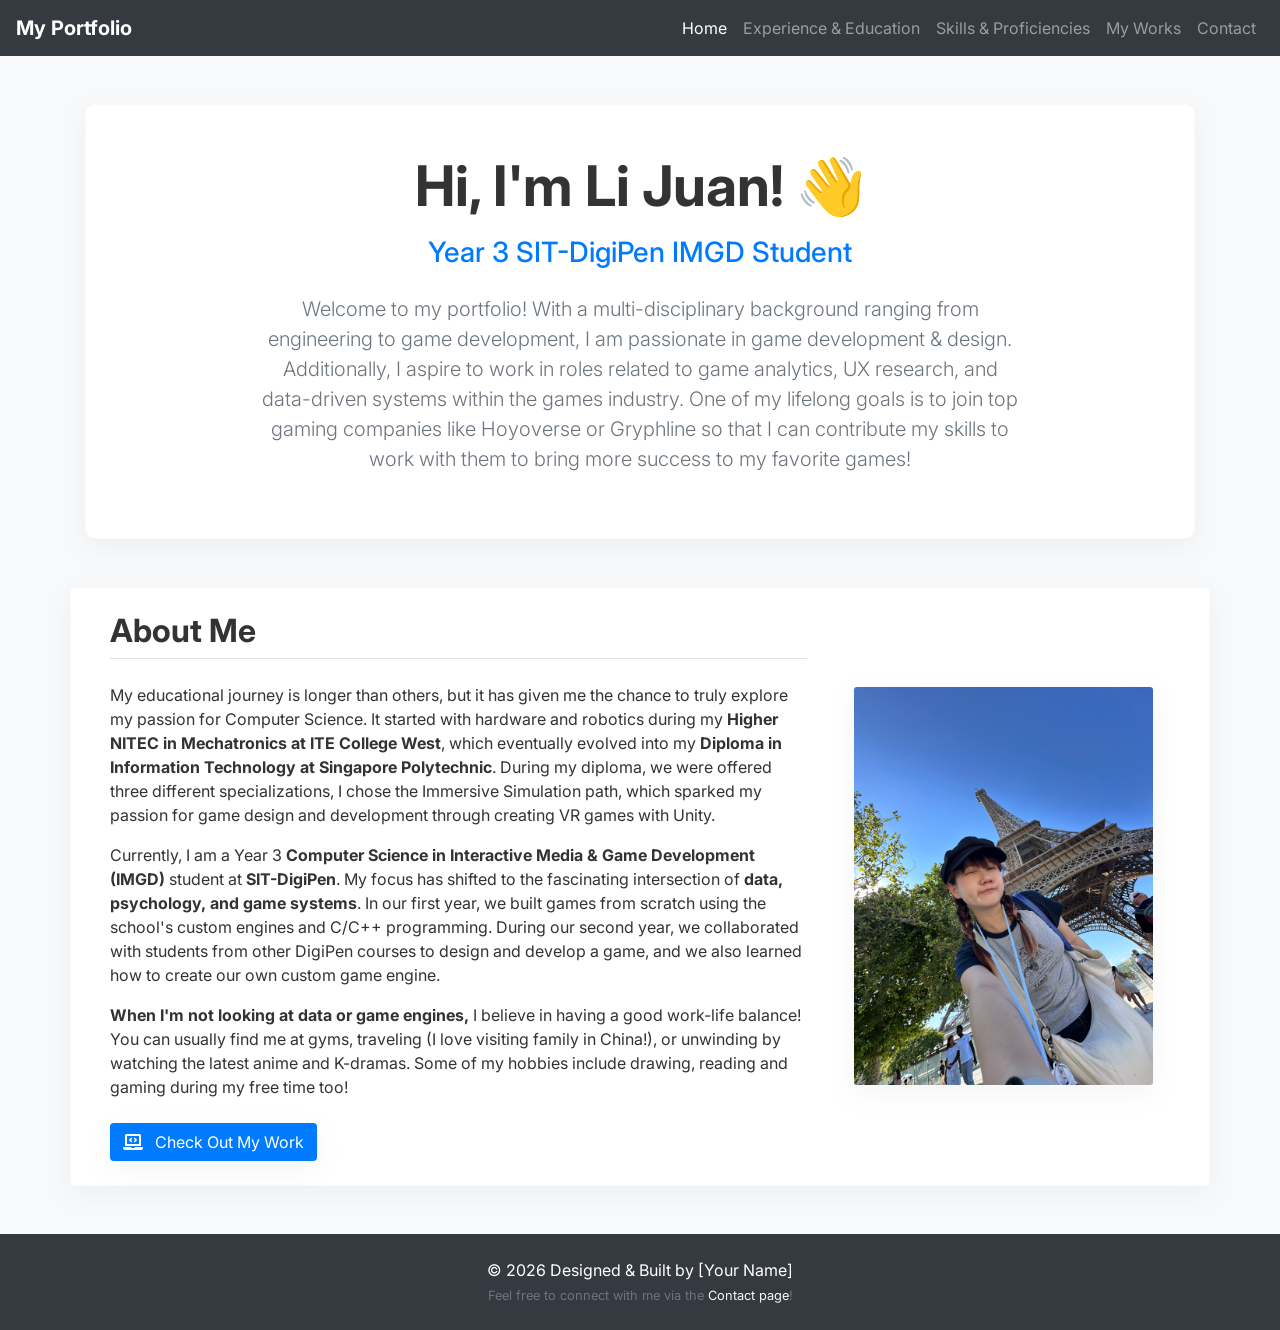
==== index.html @ 69b3a34e "added other pages" ====
<!DOCTYPE html>
<html lang="en">

<head>
  <title>Home</title>
  <meta charset="utf-8">
  <meta name="viewport" content="width=device-width, initial-scale=1">

  <!-- Bootstrap & Icons -->
  <link rel="stylesheet" href="https://maxcdn.bootstrapcdn.com/bootstrap/4.3.1/css/bootstrap.min.css">
  <link rel="stylesheet" href="https://use.fontawesome.com/releases/v5.6.3/css/all.css">
  <link rel="stylesheet" href="https://cdnjs.cloudflare.com/ajax/libs/font-awesome/4.3.0/css/font-awesome.min.css">
  
  <!-- Your Custom CSS -->
  <link href="CSS/stylesheet.css" rel="stylesheet" />
  
  <style>
    body { background-color: #f8f9fa; }
    .hero-section { background-color: #ffffff; border-radius: 10px; }
  </style>
</head>

<body>
  <!-- NAVIGATION -->
   <header>
    <nav class="navbar navbar-expand-sm navbar-dark bg-dark">
      <a class="navbar-brand font-weight-bold" href="index.html">My Portfolio</a>
      <button class="navbar-toggler" type="button" data-toggle="collapse" data-target="#navbarNavAltMarkup">
        <span class="navbar-toggler-icon"></span>
      </button>
      <div class="collapse navbar-collapse" id="navbarNavAltMarkup">
        <div class="navbar-nav ml-auto">
          <!-- These are the tabs you mentioned. You can create these HTML files later! -->
          <a class="nav-item nav-link active" href="index.html">Home</a>
          <a class="nav-item nav-link" href="experience.html">Experience & Education</a>
          <a class="nav-item nav-link" href="skills.html">Skills & Proficiencies</a>
          <a class="nav-item nav-link" href="portfolio.html">My Works</a>
          <a class="nav-item nav-link" href="contact.html">Contact</a>
        </div>
      </div>
    </nav>
  </header>

<!-- MAIN CONTENT -->
  <div class="container mt-5">
    
    <div class="hero-section shadow-sm p-5 mb-5 text-center">
      <h1 class="display-4 font-weight-bold mb-3">Hi, I'm Li Juan! 👋</h1>
      <h3 class="text-primary mb-4">Year 3 SIT-DigiPen IMGD Student </h3>
      <p class="lead w-75 mx-auto text-muted">
        Welcome to my portfolio! With a multi-disciplinary background ranging from engineering to game development, I am passionate in game development & design.  Additionally, I aspire to work in roles related to game analytics, UX research, and data-driven systems within the games industry. One of my lifelong goals is to join top gaming companies like Hoyoverse or Gryphline so that I can contribute my skills to work with them to bring more success to my favorite games!
      </p>
    </div>

    <!-- About Me -->
    <div class="row mb-5 bg-white shadow-sm p-4 rounded align-items-center">
      <div class="col-md-8 order-2 order-md-1 mt-4 mt-md-0">
        <h2 class="font-weight-bold mb-4 border-bottom pb-2">About Me</h2>
        <p>
          My educational journey is longer than others, but it has given me the chance to truly explore my passion for Computer Science. It started with hardware and robotics during my <strong>Higher NITEC in Mechatronics at ITE College West</strong>, which eventually evolved into my <strong>Diploma in Information Technology at Singapore Polytechnic</strong>. During my diploma, we were offered three different specializations, I chose the Immersive Simulation path, which sparked my passion for game design and development through creating VR games with Unity.
        </p>
        <p>
          Currently, I am a Year 3 <strong>Computer Science in Interactive Media & Game Development (IMGD)</strong> student at <strong>SIT-DigiPen</strong>. My focus has shifted to the fascinating intersection of <strong>data, psychology, and game systems</strong>. In our first year, we built games from scratch using the school's custom engines and C/C++ programming. During our second year, we collaborated with students from other DigiPen courses to design and develop a game, and we also learned how to create our own custom game engine.
        </p>
        <p>
          <strong>When I'm not looking at data or game engines,</strong> I believe in having a good work-life balance! You can usually find me at gyms, traveling (I love visiting family in China!), or unwinding by watching the latest anime and K-dramas. Some of my hobbies include drawing, reading and gaming during my free time too!</p>
        <div class="mt-4">
          <!-- Button that leads to your portfolio page -->
          <a href="portfolio.html" class="btn btn-primary shadow-sm"><i class="fas fa-laptop-code mr-2"></i> Check Out My Work</a>
        </div>
      </div>
      
      <!-- Profile Picture -->
      <div class="col-md-4 order-1 order-md-2 text-center">
        <img src="Images/indexPic1.jpg" alt="Picture of myself" class="img-fluid rounded shadow-sm" style="max-height: 400px; object-fit: cover;">
      </div>
    </div>
  </div>

<!-- FOOTER -->
  <footer class="bg-dark text-white text-center py-4 mt-5">
    <div class="container">
      <p class="mb-0">© 2026 Designed & Built by [Your Name]</p>
      <small class="text-muted">Feel free to connect with me via the <a href="contact.html" class="text-light text-decoration-underline">Contact page</a>!</small>
    </div>
  </footer>

  <!-- Scripts -->
  <script src="https://code.jquery.com/jquery-3.5.1.min.js"></script>
  <script src="https://cdn.jsdelivr.net/npm/bootstrap@4.6.0/dist/js/bootstrap.bundle.min.js"></script>

</body>
</html>
---- CSS/stylesheet.css ----
@charset "utf-8";

/*
   StyleSheet 
   Updated: 2026 (Internship Ready!)
   Filename: stylesheet.css
*/

/* 1. Import a modern, clean font (Inter) */
@import url('https://fonts.googleapis.com/css2?family=Inter:wght@300;400;600;700&display=swap');

/* Body Styles */
body {
    font-family: 'Inter', sans-serif;
    background-color: #f8f9fc; /* Soft, professional off-white/gray */
    color: #333333;
    /* Removed the heavy side shadows and fixed width so it's fully responsive! */
}

/* 2. Soft, Modern Shadows for Sections */
.shadow-sm {
    box-shadow: 0 8px 24px rgba(149, 157, 165, 0.1) !important;
    transition: transform 0.3s ease, box-shadow 0.3s ease;
    border: 1px solid rgba(0,0,0,0.02);
}

/* Subtle hover effect for your intro/about boxes */
.hero-section:hover, .bg-white:hover {
    transform: translateY(-2px);
    box-shadow: 0 12px 30px rgba(149, 157, 165, 0.15) !important;
}

/* 3. Modernized Back to Top Button */
.back-to-top {
    background: linear-gradient(135deg, #2b2b2b 0%, #000000 100%);
    color: #FFFFFF !important;
    opacity: 0;
    visibility: hidden;
    transition: all 0.3s ease-in-out;
    position: fixed;
    right: 30px;
    bottom: 30px;
    width: 50px;
    height: 50px;
    border-radius: 50%; /* Made it a sleek circle */
    display: flex;
    align-items: center;
    justify-content: center;
    text-decoration: none;
    box-shadow: 0 4px 10px rgba(0, 0, 0, 0.2);
    z-index: 1000;
}

/* Add the FontAwesome up arrow to the button */
.back-to-top::after {
    content: '\f077'; 
    font-family: 'Font Awesome 5 Free';
    font-weight: 900;
    font-size: 18px;
}

.back-to-top:hover {
    transform: translateY(-4px);
    box-shadow: 0 8px 15px rgba(0, 0, 0, 0.3);
    text-decoration: none;
}

.back-to-top.show {
    opacity: 1;
    visibility: visible;
}

/* 4. Keep your Slider Styles (Just cleaned them up a bit!) */
.slidecontainer { width: 100%; }

.slider {
    -webkit-appearance: none;
    width: 100%;
    height: 8px; /* Thinner, more modern track */
    border-radius: 5px;  
    background: #e0e0e0;
    outline: none;
    opacity: 0.8;
    transition: opacity .2s;
}

.slider:hover { opacity: 1; }

.slider::-webkit-slider-thumb, .slider::-moz-range-thumb {
    -webkit-appearance: none;
    appearance: none;
    width: 22px;
    height: 22px;
    border-radius: 50%; 
    background: #007bff; /* Bootstrap Primary Blue */
    cursor: pointer;
    box-shadow: 0 2px 5px rgba(0,0,0,0.2); /* Added slight shadow to the thumb */
}
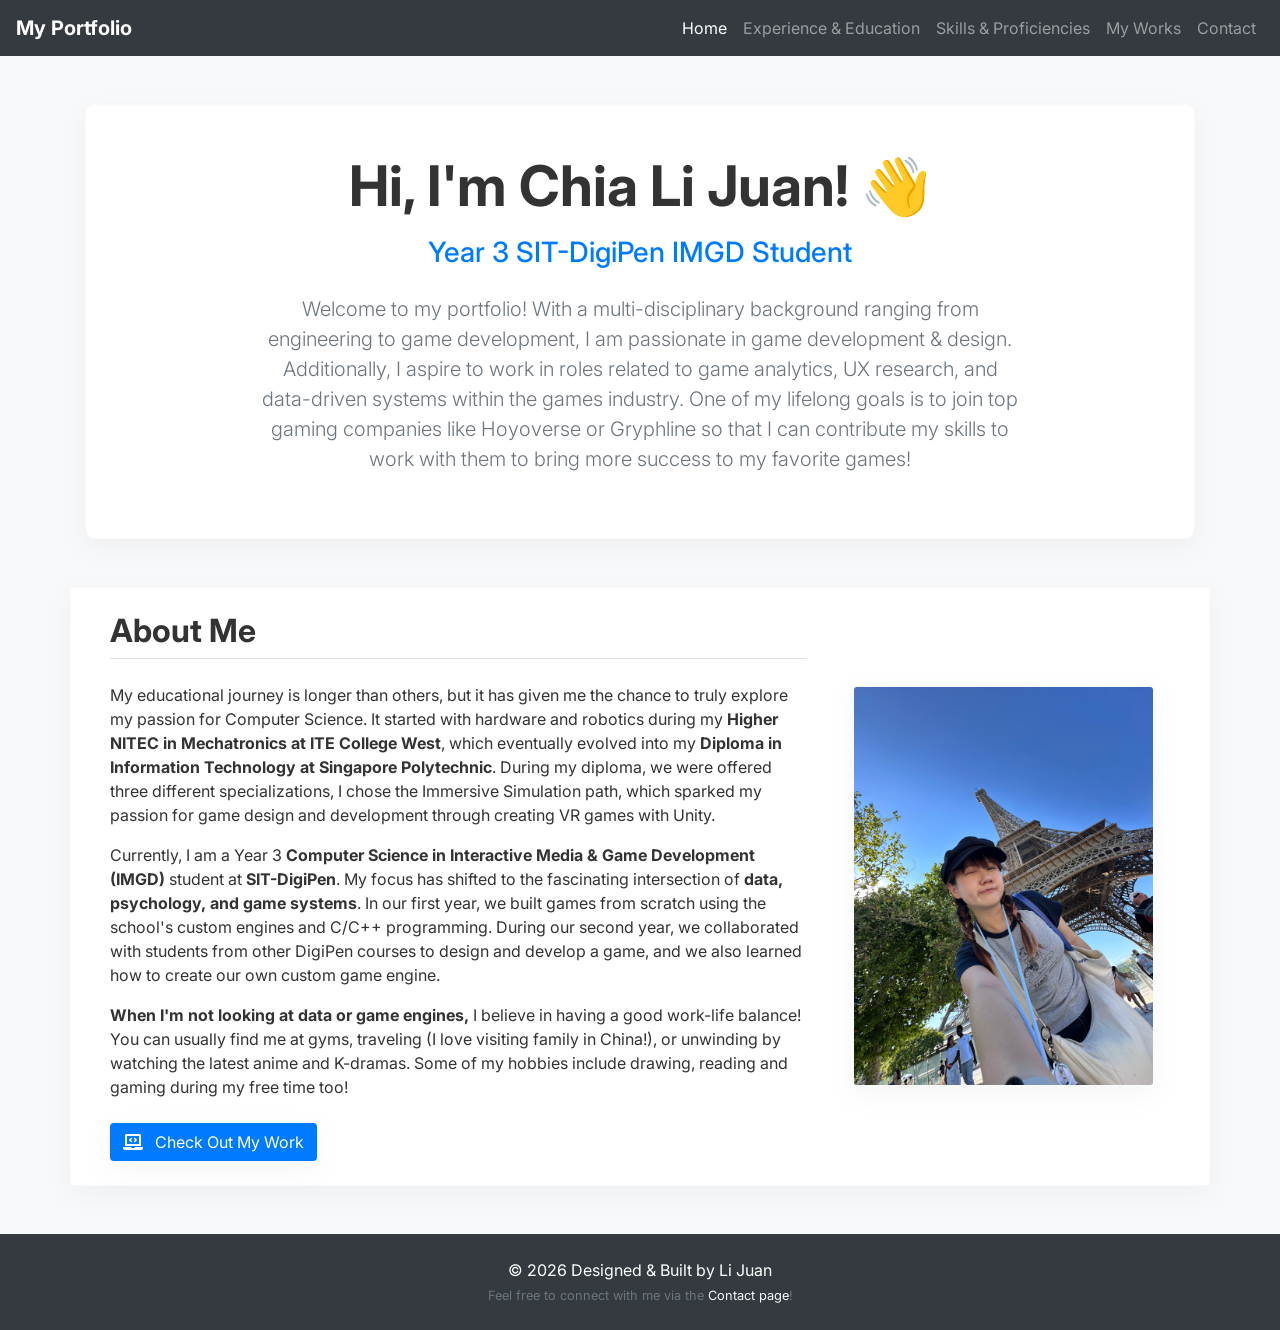
==== commit 9dc60638: "updated links" ====
--- a/index.html
+++ b/index.html
@@ -45,7 +45,7 @@
   <div class="container mt-5">
     
     <div class="hero-section shadow-sm p-5 mb-5 text-center">
-      <h1 class="display-4 font-weight-bold mb-3">Hi, I'm Li Juan! 👋</h1>
+      <h1 class="display-4 font-weight-bold mb-3">Hi, I'm Chia Li Juan! 👋</h1>
       <h3 class="text-primary mb-4">Year 3 SIT-DigiPen IMGD Student </h3>
       <p class="lead w-75 mx-auto text-muted">
         Welcome to my portfolio! With a multi-disciplinary background ranging from engineering to game development, I am passionate in game development & design.  Additionally, I aspire to work in roles related to game analytics, UX research, and data-driven systems within the games industry. One of my lifelong goals is to join top gaming companies like Hoyoverse or Gryphline so that I can contribute my skills to work with them to bring more success to my favorite games!
@@ -80,7 +80,7 @@
 <!-- FOOTER -->
   <footer class="bg-dark text-white text-center py-4 mt-5">
     <div class="container">
-      <p class="mb-0">© 2026 Designed & Built by [Your Name]</p>
+      <p class="mb-0">© 2026 Designed & Built by Li Juan</p>
       <small class="text-muted">Feel free to connect with me via the <a href="contact.html" class="text-light text-decoration-underline">Contact page</a>!</small>
     </div>
   </footer>
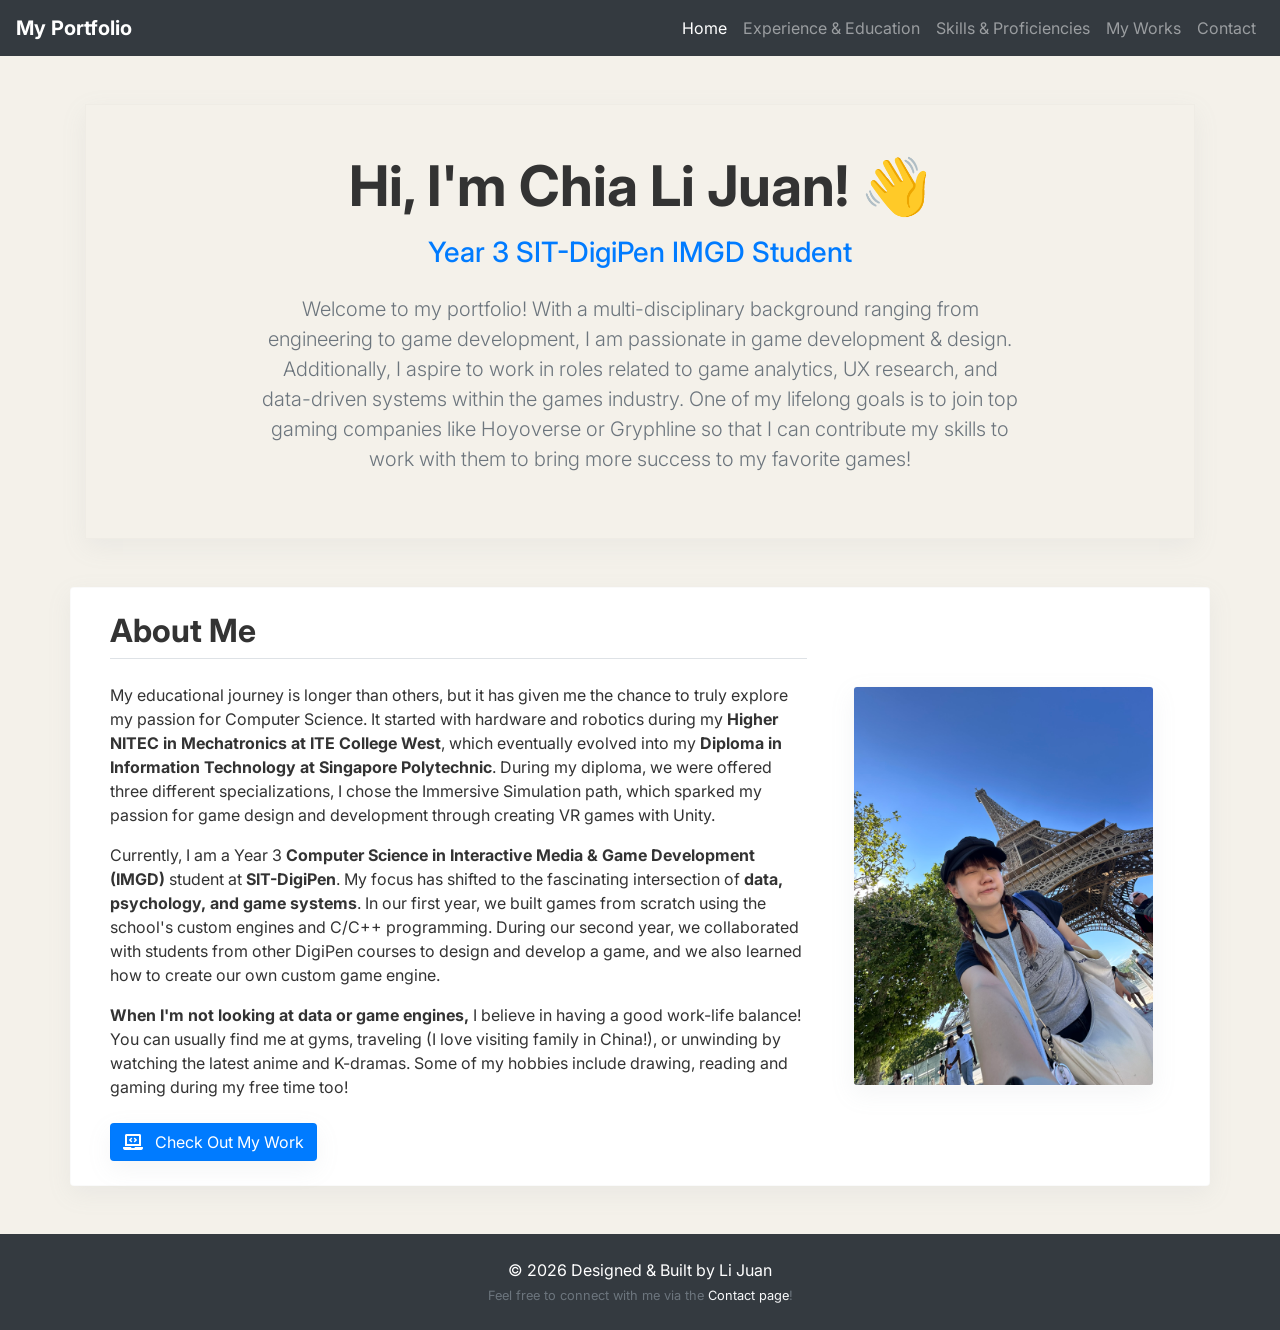
==== commit 6e98aa96: "fixed colour issues" ====
--- a/index.html
+++ b/index.html
@@ -14,10 +14,6 @@
   <!-- Your Custom CSS -->
   <link href="CSS/stylesheet.css" rel="stylesheet" />
   
-  <style>
-    body { background-color: #f8f9fa; }
-    .hero-section { background-color: #ffffff; border-radius: 10px; }
-  </style>
 </head>
 
 <body>
--- a/CSS/stylesheet.css
+++ b/CSS/stylesheet.css
@@ -12,9 +12,8 @@
 /* Body Styles */
 body {
     font-family: 'Inter', sans-serif;
-    background-color: #f8f9fc; /* Soft, professional off-white/gray */
+    background-color: #f4f1ea; /* Warm cream color */
     color: #333333;
-    /* Removed the heavy side shadows and fixed width so it's fully responsive! */
 }
 
 /* 2. Soft, Modern Shadows for Sections */
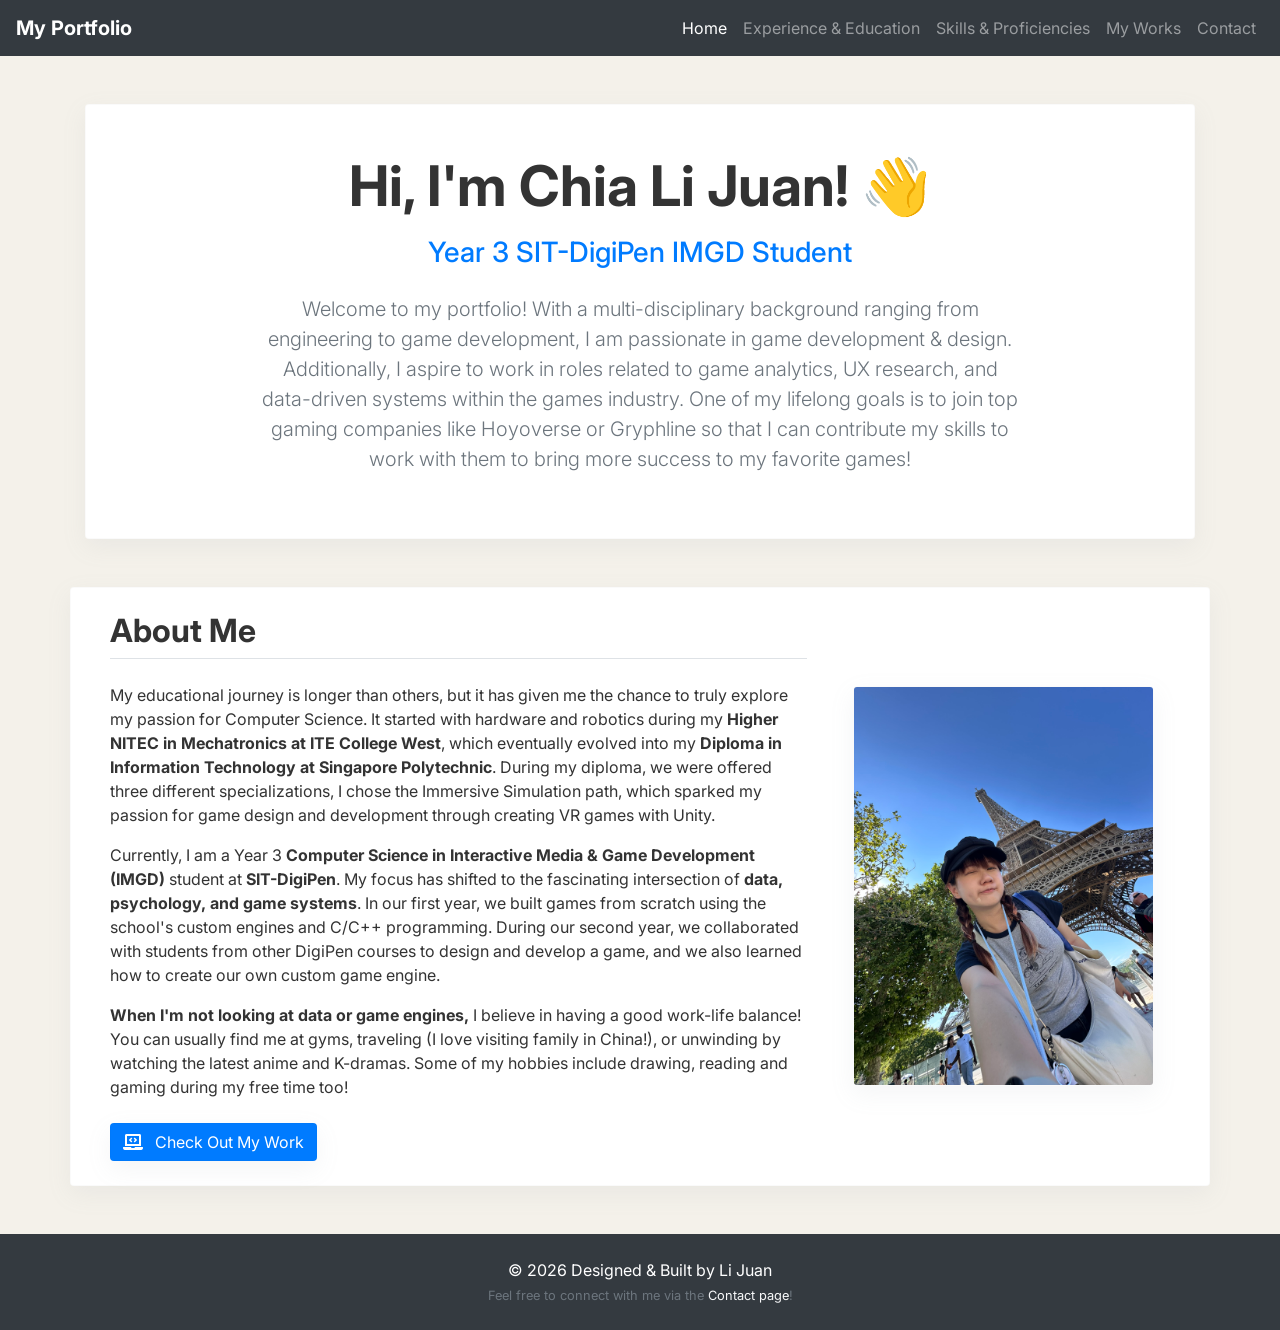
==== commit 8a5db757: "updated colour" ====
--- a/index.html
+++ b/index.html
@@ -10,15 +10,15 @@
   <link rel="stylesheet" href="https://maxcdn.bootstrapcdn.com/bootstrap/4.3.1/css/bootstrap.min.css">
   <link rel="stylesheet" href="https://use.fontawesome.com/releases/v5.6.3/css/all.css">
   <link rel="stylesheet" href="https://cdnjs.cloudflare.com/ajax/libs/font-awesome/4.3.0/css/font-awesome.min.css">
-  
+
   <!-- Your Custom CSS -->
   <link href="CSS/stylesheet.css" rel="stylesheet" />
-  
+
 </head>
 
 <body>
   <!-- NAVIGATION -->
-   <header>
+  <header>
     <nav class="navbar navbar-expand-sm navbar-dark bg-dark">
       <a class="navbar-brand font-weight-bold" href="index.html">My Portfolio</a>
       <button class="navbar-toggler" type="button" data-toggle="collapse" data-target="#navbarNavAltMarkup">
@@ -37,14 +37,18 @@
     </nav>
   </header>
 
-<!-- MAIN CONTENT -->
+  <!-- MAIN CONTENT -->
   <div class="container mt-5">
-    
-    <div class="hero-section shadow-sm p-5 mb-5 text-center">
+
+    <div class="hero-section bg-white rounded shadow-sm p-5 mb-5 text-center">
       <h1 class="display-4 font-weight-bold mb-3">Hi, I'm Chia Li Juan! 👋</h1>
       <h3 class="text-primary mb-4">Year 3 SIT-DigiPen IMGD Student </h3>
       <p class="lead w-75 mx-auto text-muted">
-        Welcome to my portfolio! With a multi-disciplinary background ranging from engineering to game development, I am passionate in game development & design.  Additionally, I aspire to work in roles related to game analytics, UX research, and data-driven systems within the games industry. One of my lifelong goals is to join top gaming companies like Hoyoverse or Gryphline so that I can contribute my skills to work with them to bring more success to my favorite games!
+        Welcome to my portfolio! With a multi-disciplinary background ranging from engineering to game development, I am
+        passionate in game development & design. Additionally, I aspire to work in roles related to game analytics, UX
+        research, and data-driven systems within the games industry. One of my lifelong goals is to join top gaming
+        companies like Hoyoverse or Gryphline so that I can contribute my skills to work with them to bring more success
+        to my favorite games!
       </p>
     </div>
 
@@ -53,31 +57,46 @@
       <div class="col-md-8 order-2 order-md-1 mt-4 mt-md-0">
         <h2 class="font-weight-bold mb-4 border-bottom pb-2">About Me</h2>
         <p>
-          My educational journey is longer than others, but it has given me the chance to truly explore my passion for Computer Science. It started with hardware and robotics during my <strong>Higher NITEC in Mechatronics at ITE College West</strong>, which eventually evolved into my <strong>Diploma in Information Technology at Singapore Polytechnic</strong>. During my diploma, we were offered three different specializations, I chose the Immersive Simulation path, which sparked my passion for game design and development through creating VR games with Unity.
+          My educational journey is longer than others, but it has given me the chance to truly explore my passion for
+          Computer Science. It started with hardware and robotics during my <strong>Higher NITEC in Mechatronics at ITE
+            College West</strong>, which eventually evolved into my <strong>Diploma in Information Technology at
+            Singapore Polytechnic</strong>. During my diploma, we were offered three different specializations, I chose
+          the Immersive Simulation path, which sparked my passion for game design and development through creating VR
+          games with Unity.
         </p>
         <p>
-          Currently, I am a Year 3 <strong>Computer Science in Interactive Media & Game Development (IMGD)</strong> student at <strong>SIT-DigiPen</strong>. My focus has shifted to the fascinating intersection of <strong>data, psychology, and game systems</strong>. In our first year, we built games from scratch using the school's custom engines and C/C++ programming. During our second year, we collaborated with students from other DigiPen courses to design and develop a game, and we also learned how to create our own custom game engine.
+          Currently, I am a Year 3 <strong>Computer Science in Interactive Media & Game Development (IMGD)</strong>
+          student at <strong>SIT-DigiPen</strong>. My focus has shifted to the fascinating intersection of <strong>data,
+            psychology, and game systems</strong>. In our first year, we built games from scratch using the school's
+          custom engines and C/C++ programming. During our second year, we collaborated with students from other DigiPen
+          courses to design and develop a game, and we also learned how to create our own custom game engine.
         </p>
         <p>
-          <strong>When I'm not looking at data or game engines,</strong> I believe in having a good work-life balance! You can usually find me at gyms, traveling (I love visiting family in China!), or unwinding by watching the latest anime and K-dramas. Some of my hobbies include drawing, reading and gaming during my free time too!</p>
+          <strong>When I'm not looking at data or game engines,</strong> I believe in having a good work-life balance!
+          You can usually find me at gyms, traveling (I love visiting family in China!), or unwinding by watching the
+          latest anime and K-dramas. Some of my hobbies include drawing, reading and gaming during my free time too!
+        </p>
         <div class="mt-4">
           <!-- Button that leads to your portfolio page -->
-          <a href="portfolio.html" class="btn btn-primary shadow-sm"><i class="fas fa-laptop-code mr-2"></i> Check Out My Work</a>
+          <a href="portfolio.html" class="btn btn-primary shadow-sm"><i class="fas fa-laptop-code mr-2"></i> Check Out
+            My Work</a>
         </div>
       </div>
-      
+
       <!-- Profile Picture -->
       <div class="col-md-4 order-1 order-md-2 text-center">
-        <img src="Images/indexPic1.jpg" alt="Picture of myself" class="img-fluid rounded shadow-sm" style="max-height: 400px; object-fit: cover;">
+        <img src="Images/indexPic1.jpg" alt="Picture of myself" class="img-fluid rounded shadow-sm"
+          style="max-height: 400px; object-fit: cover;">
       </div>
     </div>
   </div>
 
-<!-- FOOTER -->
+  <!-- FOOTER -->
   <footer class="bg-dark text-white text-center py-4 mt-5">
     <div class="container">
       <p class="mb-0">© 2026 Designed & Built by Li Juan</p>
-      <small class="text-muted">Feel free to connect with me via the <a href="contact.html" class="text-light text-decoration-underline">Contact page</a>!</small>
+      <small class="text-muted">Feel free to connect with me via the <a href="contact.html"
+          class="text-light text-decoration-underline">Contact page</a>!</small>
     </div>
   </footer>
 
@@ -86,4 +105,5 @@
   <script src="https://cdn.jsdelivr.net/npm/bootstrap@4.6.0/dist/js/bootstrap.bundle.min.js"></script>
 
 </body>
+
 </html>
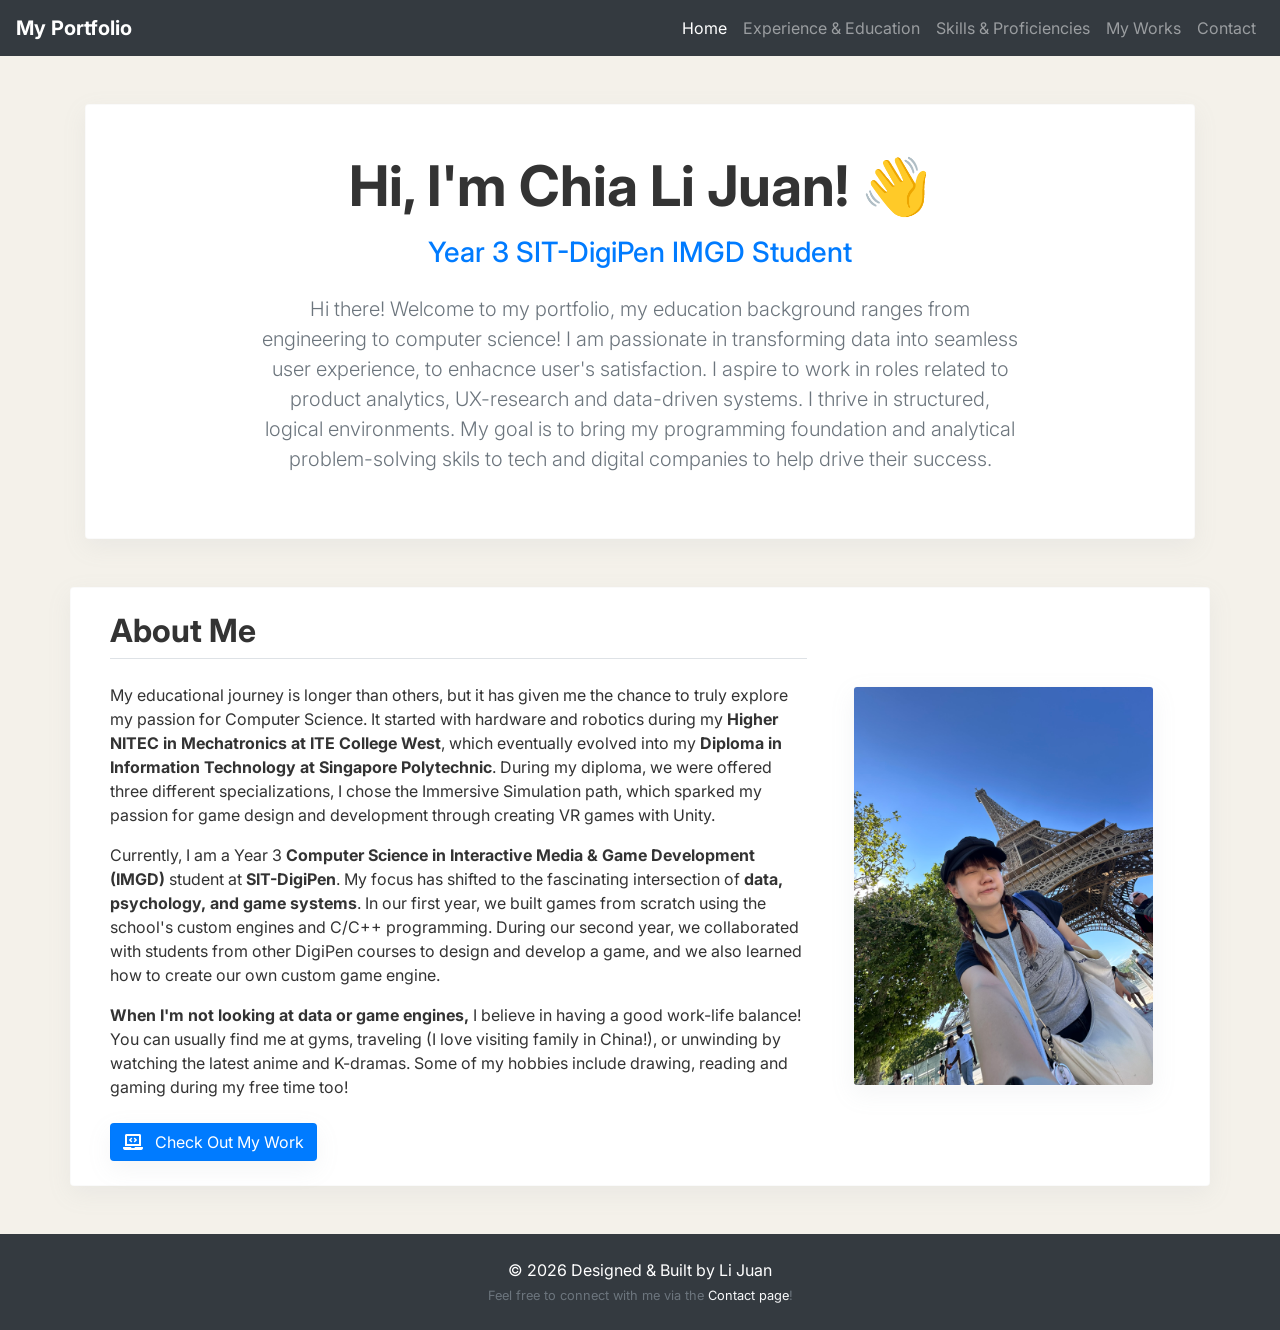
==== commit 67865b08: "updated details" ====
--- a/index.html
+++ b/index.html
@@ -37,18 +37,17 @@
     </nav>
   </header>
 
-  <!-- MAIN CONTENT -->
+  <!-- MAIN CONTENT --> 
   <div class="container mt-5">
 
     <div class="hero-section bg-white rounded shadow-sm p-5 mb-5 text-center">
       <h1 class="display-4 font-weight-bold mb-3">Hi, I'm Chia Li Juan! 👋</h1>
       <h3 class="text-primary mb-4">Year 3 SIT-DigiPen IMGD Student </h3>
       <p class="lead w-75 mx-auto text-muted">
-        Welcome to my portfolio! With a multi-disciplinary background ranging from engineering to game development, I am
-        passionate in game development & design. Additionally, I aspire to work in roles related to game analytics, UX
-        research, and data-driven systems within the games industry. One of my lifelong goals is to join top gaming
-        companies like Hoyoverse or Gryphline so that I can contribute my skills to work with them to bring more success
-        to my favorite games!
+        Hi there! Welcome to my portfolio, my education background ranges from engineering to computer science!
+        I am passionate in transforming data into seamless user experience, to enhacnce user's satisfaction. I aspire
+        to work in roles related to product analytics, UX-research and data-driven systems. I thrive in structured, logical environments.
+        My goal is to bring my programming foundation and analytical problem-solving skils to tech and digital companies to help drive their success. 
       </p>
     </div>
 
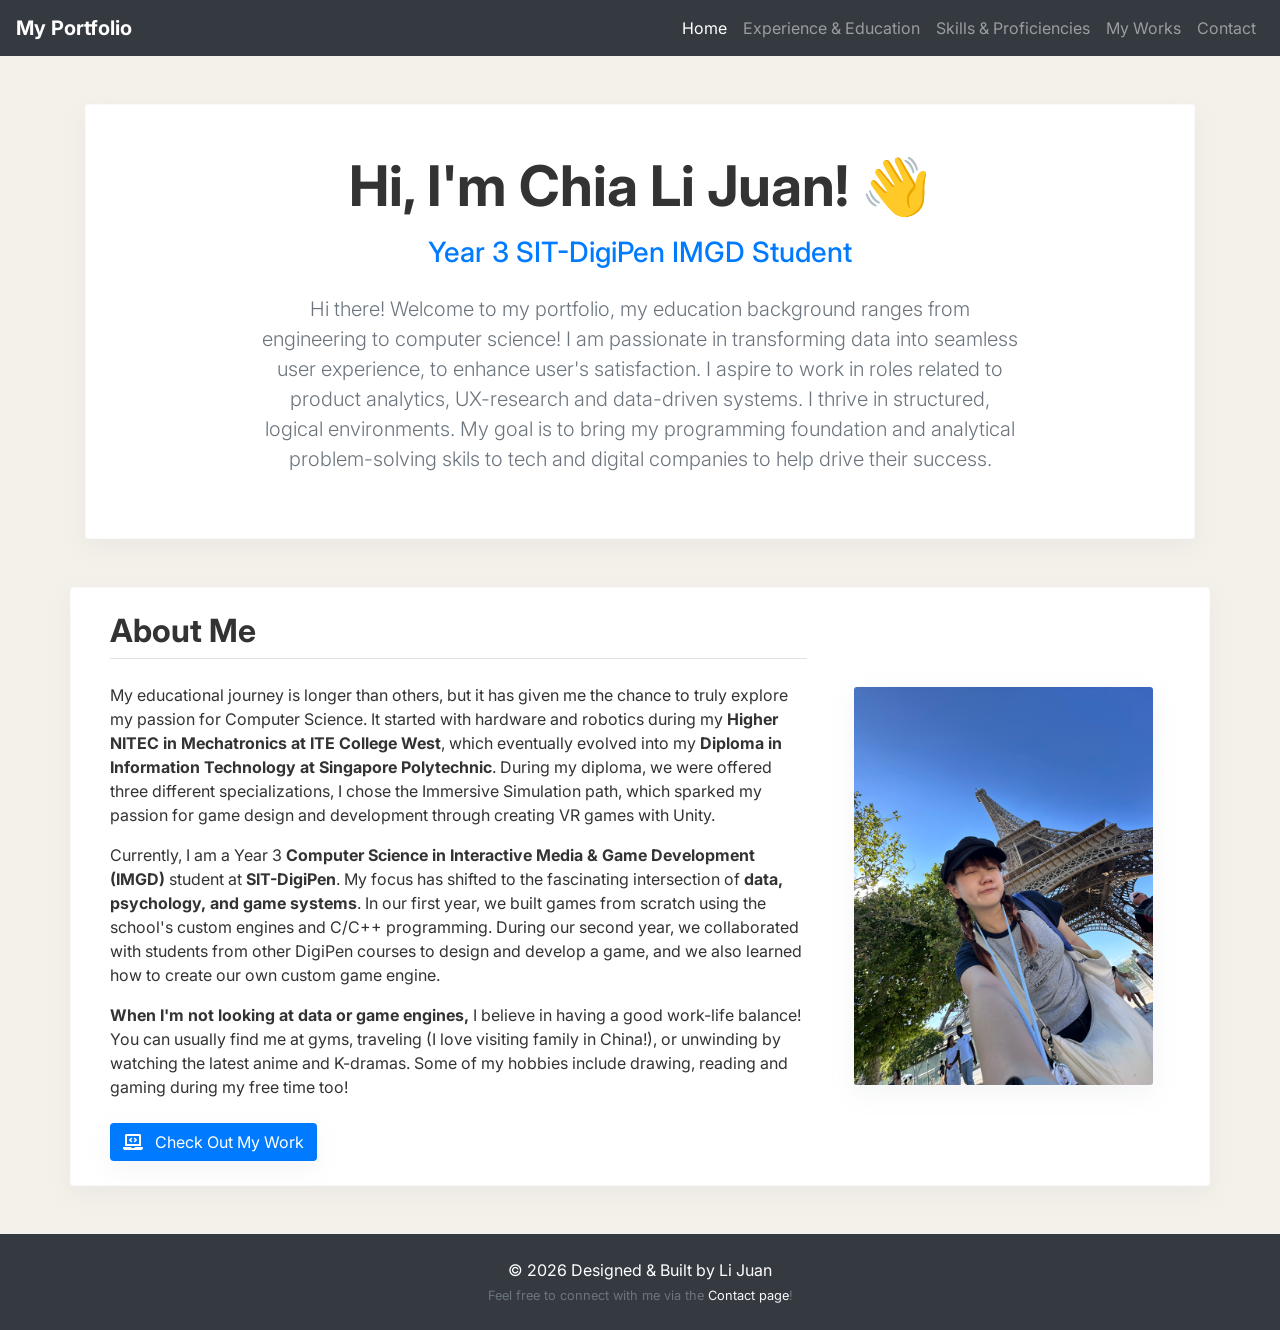
==== commit f34d3a32: "updated details" ====
--- a/index.html
+++ b/index.html
@@ -45,7 +45,7 @@
       <h3 class="text-primary mb-4">Year 3 SIT-DigiPen IMGD Student </h3>
       <p class="lead w-75 mx-auto text-muted">
         Hi there! Welcome to my portfolio, my education background ranges from engineering to computer science!
-        I am passionate in transforming data into seamless user experience, to enhacnce user's satisfaction. I aspire
+        I am passionate in transforming data into seamless user experience, to enhance user's satisfaction. I aspire
         to work in roles related to product analytics, UX-research and data-driven systems. I thrive in structured, logical environments.
         My goal is to bring my programming foundation and analytical problem-solving skils to tech and digital companies to help drive their success. 
       </p>
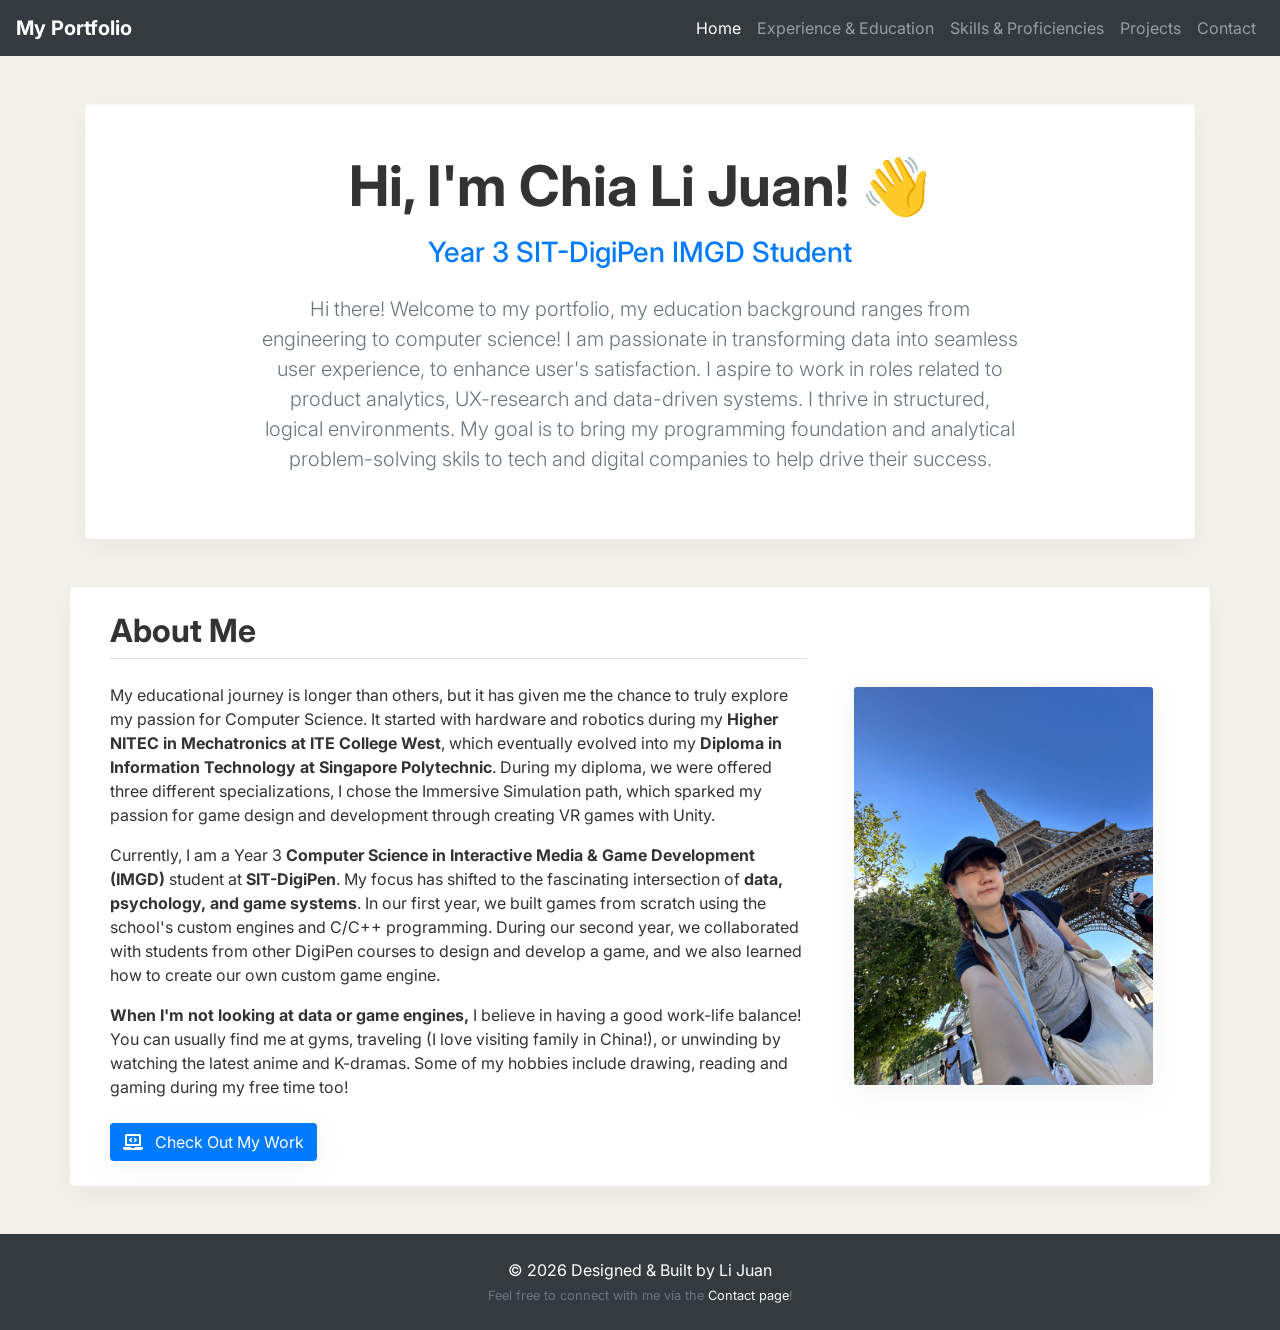
==== commit d6b07179: "updated web page name" ====
--- a/index.html
+++ b/index.html
@@ -30,7 +30,7 @@
           <a class="nav-item nav-link active" href="index.html">Home</a>
           <a class="nav-item nav-link" href="experience.html">Experience & Education</a>
           <a class="nav-item nav-link" href="skills.html">Skills & Proficiencies</a>
-          <a class="nav-item nav-link" href="portfolio.html">My Works</a>
+          <a class="nav-item nav-link" href="portfolio.html">Projects</a>
           <a class="nav-item nav-link" href="contact.html">Contact</a>
         </div>
       </div>
